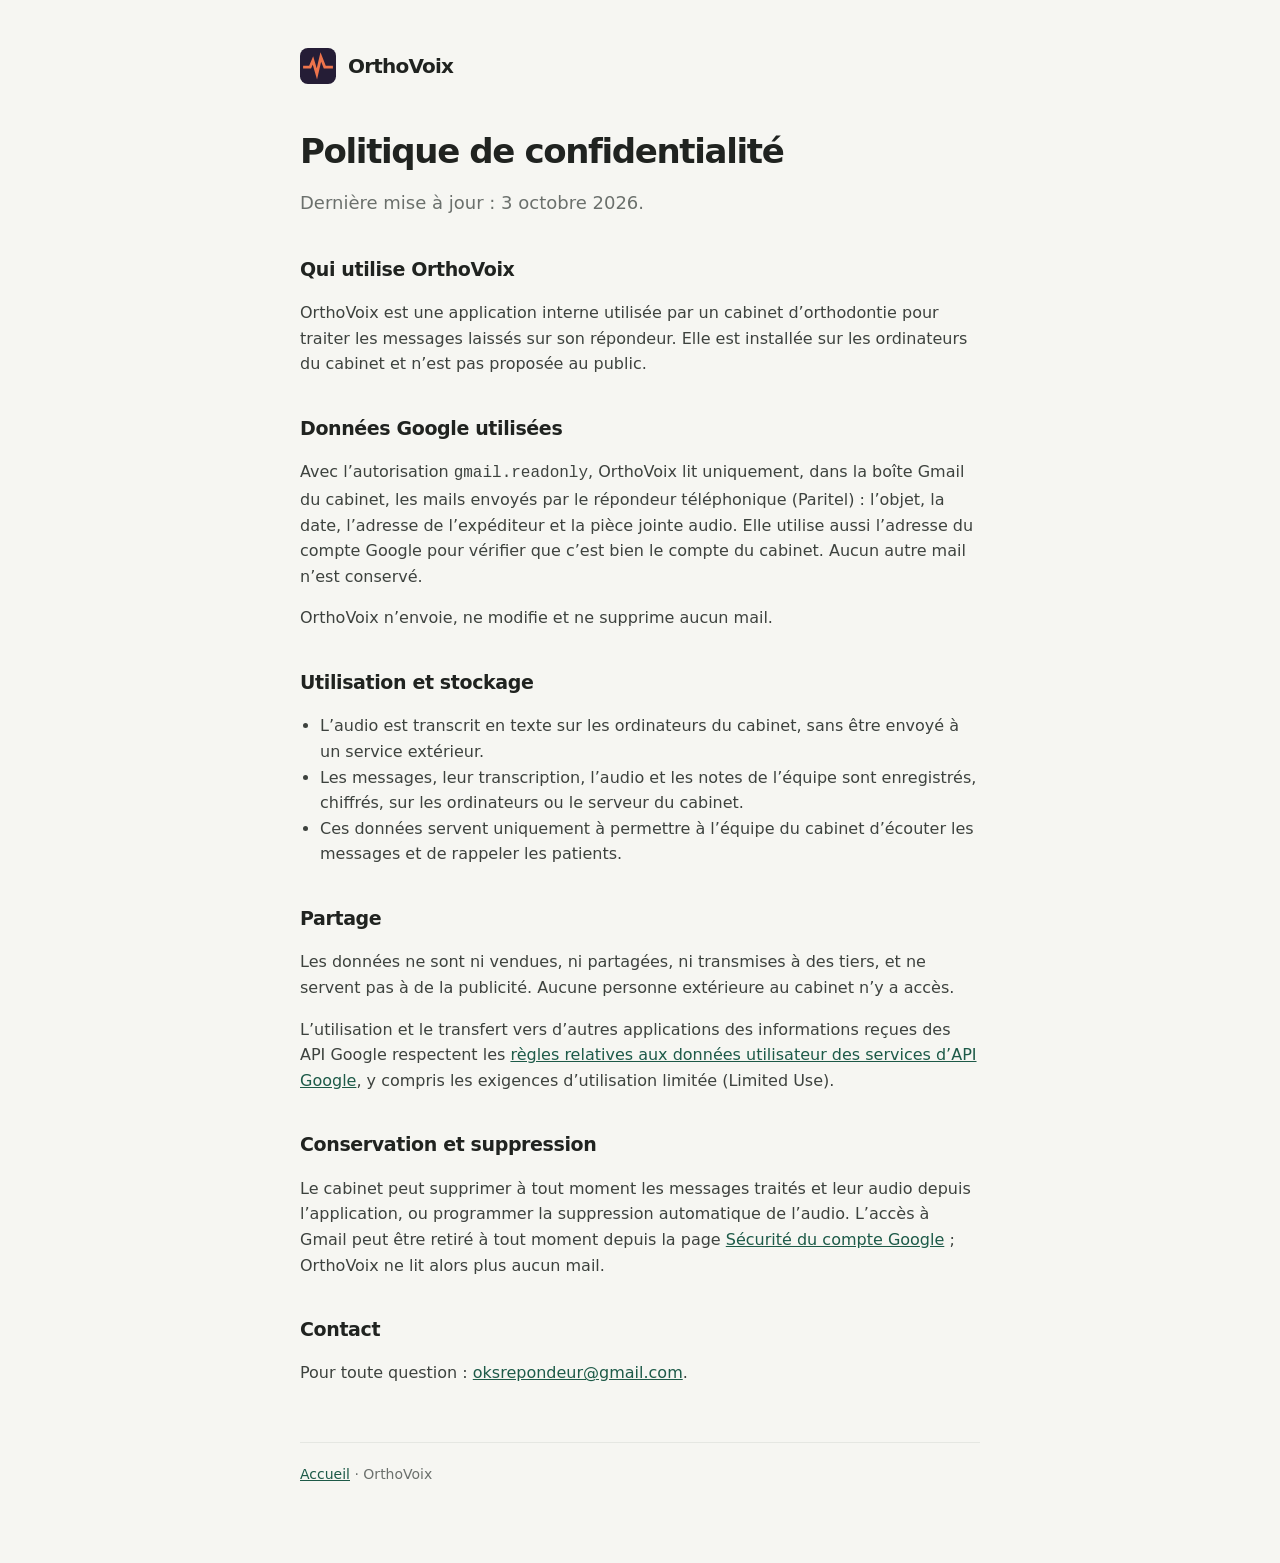
==== confidentialite.html @ ad503a66 "Pages publiques d’OrthoVoix : accueil et politique de confidentialité Co-Authored-By: Claude Opus 5." ====
<!doctype html>
<html lang="fr">
<head>
<meta charset="utf-8"><meta name="viewport" content="width=device-width,initial-scale=1">
<title>Confidentialité · OrthoVoix</title><meta name="description" content="Politique de confidentialité de l’application OrthoVoix.">
<link rel="icon" href="logo.svg"><link rel="stylesheet" href="style.css">
</head>
<body><main>
<a class="brand" href="./"><img src="logo.svg" alt="">OrthoVoix</a>
<h1>Politique de confidentialité</h1>
<p class="lead">Dernière mise à jour : 3 octobre 2026.</p>

<h2>Qui utilise OrthoVoix</h2>
<p>OrthoVoix est une application interne utilisée par un cabinet d’orthodontie pour traiter les messages laissés sur son répondeur. Elle est installée sur les ordinateurs du cabinet et n’est pas proposée au public.</p>

<h2>Données Google utilisées</h2>
<p>Avec l’autorisation <code>gmail.readonly</code>, OrthoVoix lit uniquement, dans la boîte Gmail du cabinet, les mails envoyés par le répondeur téléphonique (Paritel) : l’objet, la date, l’adresse de l’expéditeur et la pièce jointe audio. Elle utilise aussi l’adresse du compte Google pour vérifier que c’est bien le compte du cabinet. Aucun autre mail n’est conservé.</p>
<p>OrthoVoix n’envoie, ne modifie et ne supprime aucun mail.</p>

<h2>Utilisation et stockage</h2>
<ul>
<li>L’audio est transcrit en texte sur les ordinateurs du cabinet, sans être envoyé à un service extérieur.</li>
<li>Les messages, leur transcription, l’audio et les notes de l’équipe sont enregistrés, chiffrés, sur les ordinateurs ou le serveur du cabinet.</li>
<li>Ces données servent uniquement à permettre à l’équipe du cabinet d’écouter les messages et de rappeler les patients.</li>
</ul>

<h2>Partage</h2>
<p>Les données ne sont ni vendues, ni partagées, ni transmises à des tiers, et ne servent pas à de la publicité. Aucune personne extérieure au cabinet n’y a accès.</p>
<p>L’utilisation et le transfert vers d’autres applications des informations reçues des API Google respectent les <a href="https://developers.google.com/terms/api-services-user-data-policy">règles relatives aux données utilisateur des services d’API Google</a>, y compris les exigences d’utilisation limitée (Limited Use).</p>

<h2>Conservation et suppression</h2>
<p>Le cabinet peut supprimer à tout moment les messages traités et leur audio depuis l’application, ou programmer la suppression automatique de l’audio. L’accès à Gmail peut être retiré à tout moment depuis la page <a href="https://myaccount.google.com/permissions">Sécurité du compte Google</a> ; OrthoVoix ne lit alors plus aucun mail.</p>

<h2>Contact</h2>
<p>Pour toute question : <a href="mailto:oksrepondeur@gmail.com">oksrepondeur@gmail.com</a>.</p>
<footer><a href="./">Accueil</a> · OrthoVoix</footer>
</main></body>
</html>
---- style.css ----
:root{--ink:#202320;--muted:#6b706c;--line:#e5e7e2;--bg:#f6f6f2;--accent:#e86f42}
*{box-sizing:border-box}html,body{margin:0;background:var(--bg);color:var(--ink);font:16px/1.6 system-ui,-apple-system,'Segoe UI',sans-serif}
main{max-width:720px;margin:0 auto;padding:48px 20px 80px}
.brand{display:flex;align-items:center;gap:12px;font-weight:750;font-size:20px;letter-spacing:-.04em;color:var(--ink);text-decoration:none}
.brand img{width:36px;height:36px}
h1{font-size:34px;line-height:1.15;letter-spacing:-.04em;margin:48px 0 12px}
h2{font-size:19px;letter-spacing:-.02em;margin:36px 0 8px}
p,li{color:#3d423e}.lead{font-size:18px;color:var(--muted)}
ul{padding-left:20px}a{color:#1d5a48}
footer{margin-top:56px;padding-top:20px;border-top:1px solid var(--line);font-size:14px;color:var(--muted)}
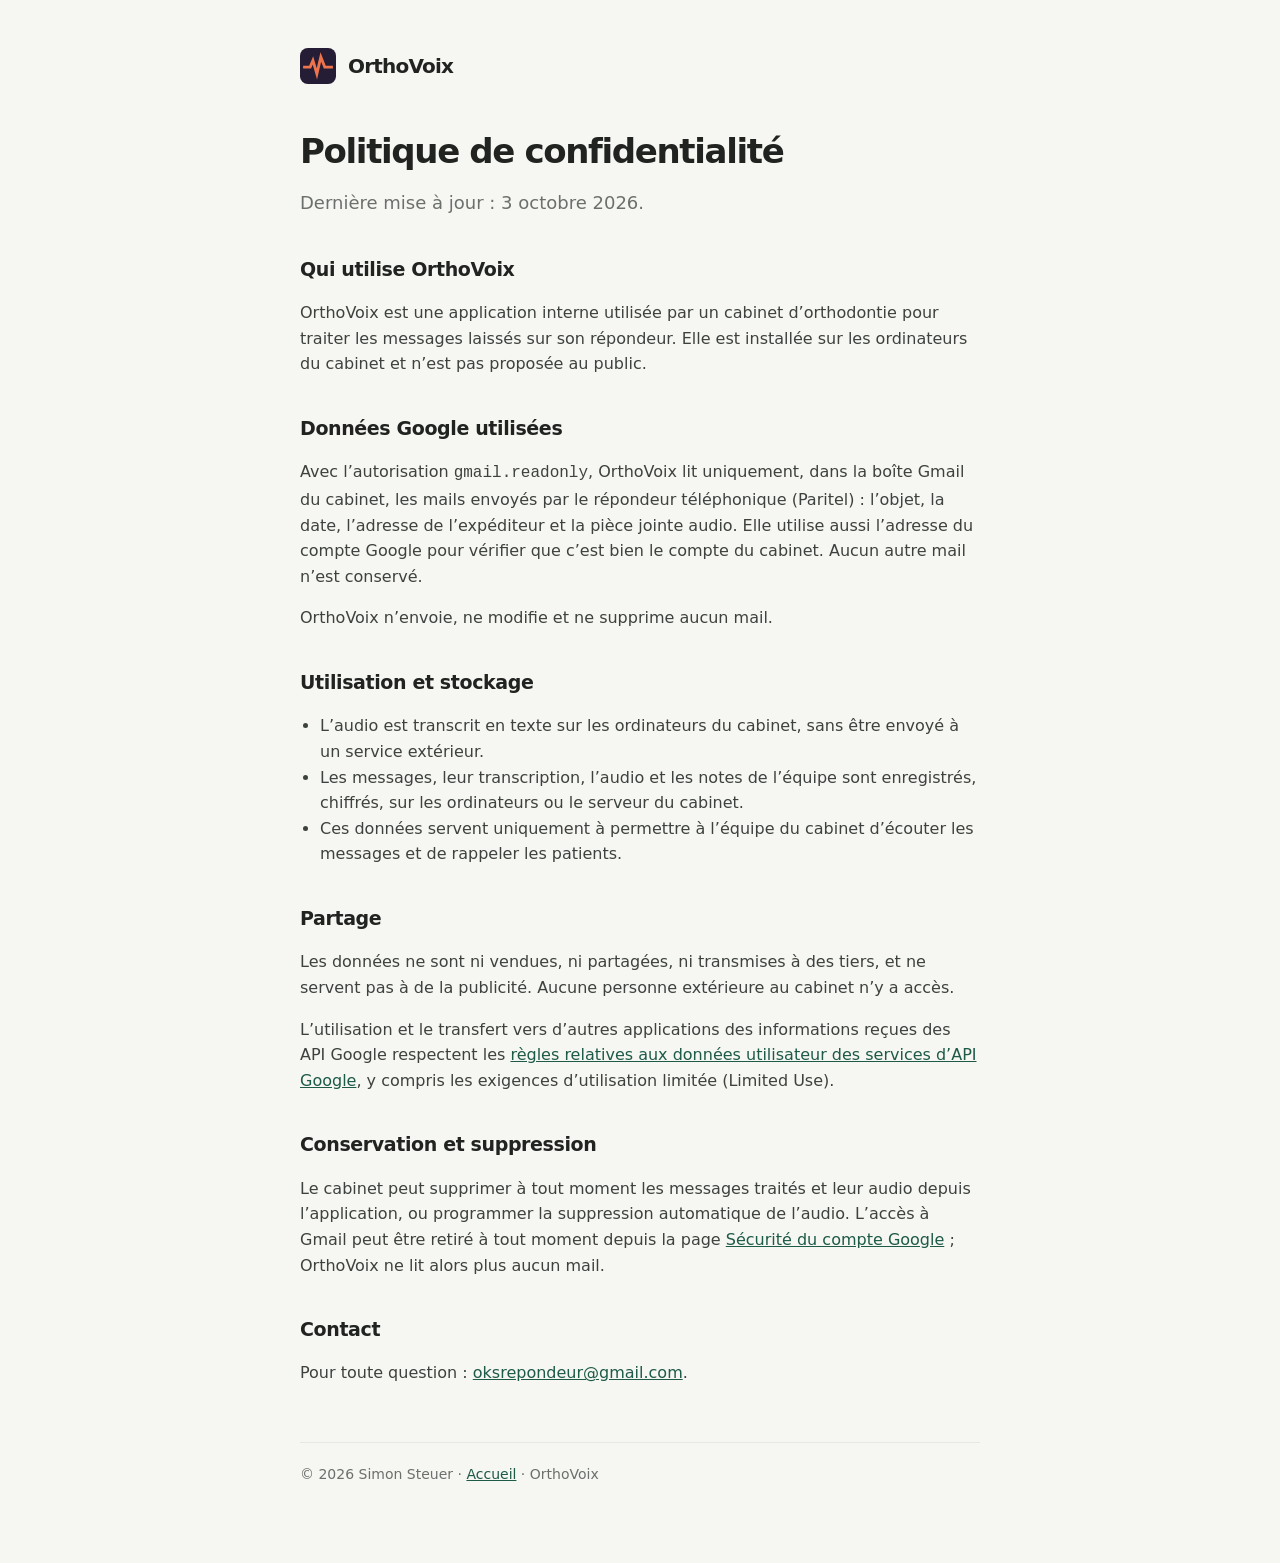
==== commit f6314208: "Ajout du copyright Simon Steuer Co-Authored-By: Claude Opus 5.5 <noreply@anthropic.com>" ====
--- a/confidentialite.html
+++ b/confidentialite.html
@@ -33,6 +33,6 @@
 
 <h2>Contact</h2>
 <p>Pour toute question : <a href="mailto:oksrepondeur@gmail.com">oksrepondeur@gmail.com</a>.</p>
-<footer><a href="./">Accueil</a> · OrthoVoix</footer>
+<footer>© 2026 Simon Steuer · <a href="./">Accueil</a> · OrthoVoix</footer>
 </main></body>
 </html>
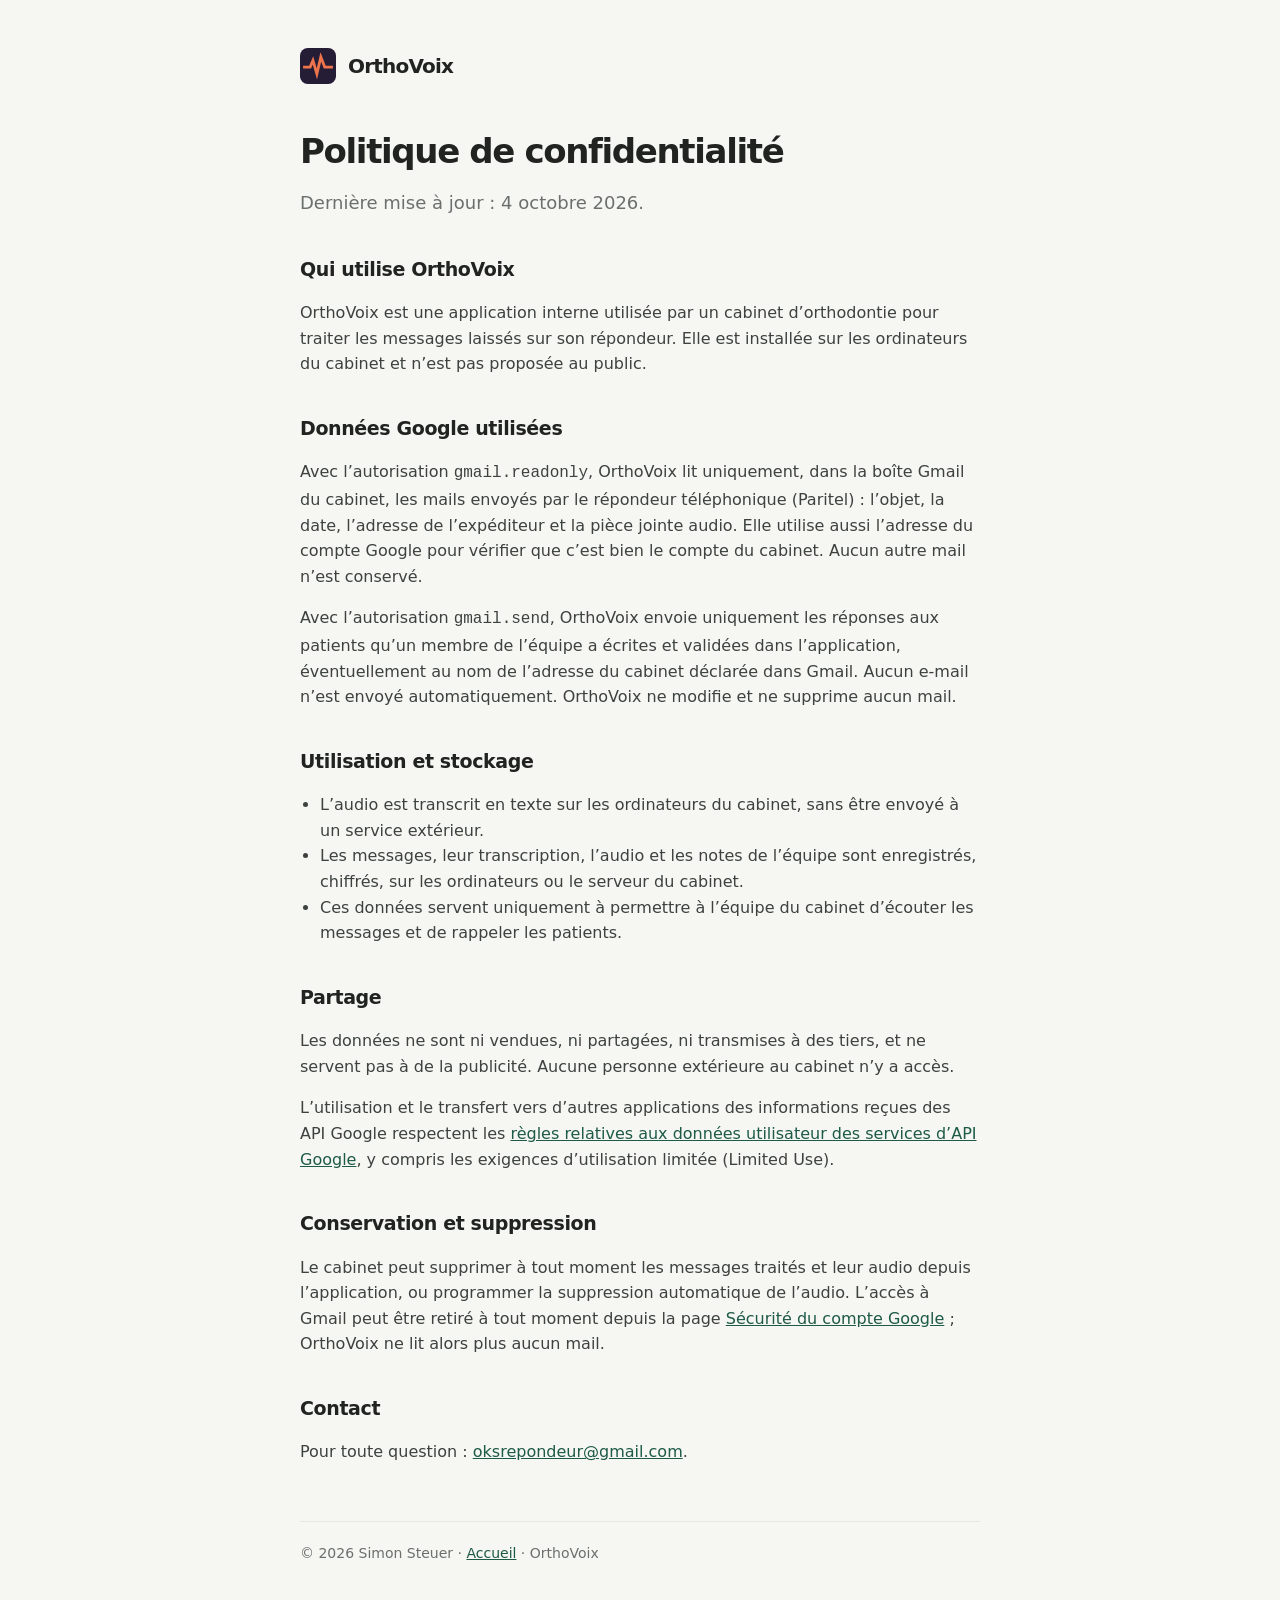
==== commit 950accee: "Confidentialité : envoi des réponses aux patients (gmail.send) Co-Authored-By: Claude Opus 5.5 <nore" ====
--- a/confidentialite.html
+++ b/confidentialite.html
@@ -8,14 +8,14 @@
 <body><main>
 <a class="brand" href="./"><img src="logo.svg" alt="">OrthoVoix</a>
 <h1>Politique de confidentialité</h1>
-<p class="lead">Dernière mise à jour : 3 octobre 2026.</p>
+<p class="lead">Dernière mise à jour : 4 octobre 2026.</p>
 
 <h2>Qui utilise OrthoVoix</h2>
 <p>OrthoVoix est une application interne utilisée par un cabinet d’orthodontie pour traiter les messages laissés sur son répondeur. Elle est installée sur les ordinateurs du cabinet et n’est pas proposée au public.</p>
 
 <h2>Données Google utilisées</h2>
 <p>Avec l’autorisation <code>gmail.readonly</code>, OrthoVoix lit uniquement, dans la boîte Gmail du cabinet, les mails envoyés par le répondeur téléphonique (Paritel) : l’objet, la date, l’adresse de l’expéditeur et la pièce jointe audio. Elle utilise aussi l’adresse du compte Google pour vérifier que c’est bien le compte du cabinet. Aucun autre mail n’est conservé.</p>
-<p>OrthoVoix n’envoie, ne modifie et ne supprime aucun mail.</p>
+<p>Avec l’autorisation <code>gmail.send</code>, OrthoVoix envoie uniquement les réponses aux patients qu’un membre de l’équipe a écrites et validées dans l’application, éventuellement au nom de l’adresse du cabinet déclarée dans Gmail. Aucun e-mail n’est envoyé automatiquement. OrthoVoix ne modifie et ne supprime aucun mail.</p>
 
 <h2>Utilisation et stockage</h2>
 <ul>
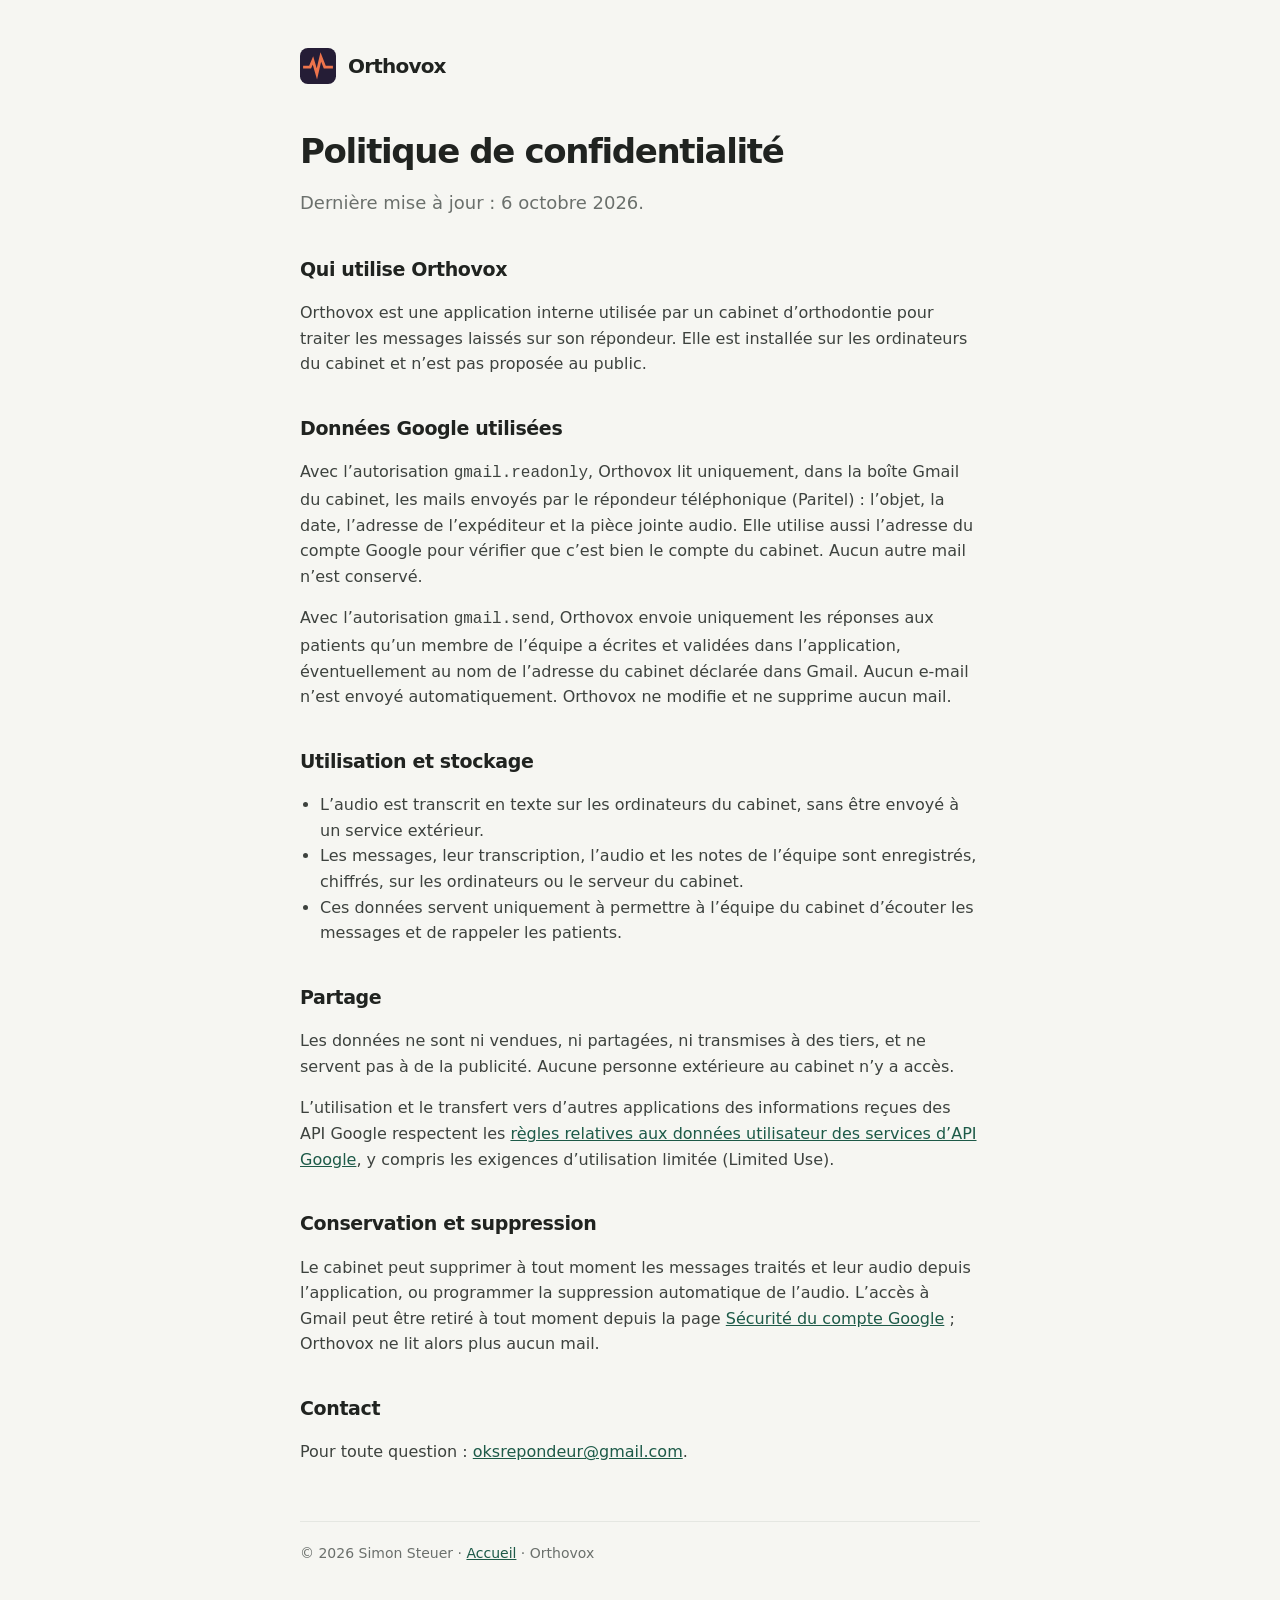
==== commit 84c3d37c: "Renommer Orthovox dans la politique de confidentialité" ====
--- a/confidentialite.html
+++ b/confidentialite.html
@@ -2,20 +2,29 @@
 <html lang="fr">
 <head>
 <meta charset="utf-8"><meta name="viewport" content="width=device-width,initial-scale=1">
-<title>Confidentialité · OrthoVoix</title><meta name="description" content="Politique de confidentialité de l’application OrthoVoix.">
+<title>Confidentialité · Orthovox</title><meta name="description" content="Politique de confidentialité de l’application Orthovox.">
 <link rel="icon" href="logo.svg"><link rel="stylesheet" href="style.css">
 </head>
 <body><main>
-<a class="brand" href="./"><img src="logo.svg" alt="">OrthoVoix</a>
+<a class="brand" href="./"><img src="logo.svg" alt="">Orthovox</a>
 <h1>Politique de confidentialité</h1>
-<p class="lead">Dernière mise à jour : 4 octobre 2026.</p>
+<p class="lead">Dernière mise à jour : 6 octobre 2026.</p>
 
-<h2>Qui utilise OrthoVoix</h2>
-<p>OrthoVoix est une application interne utilisée par un cabinet d’orthodontie pour traiter les messages laissés sur son répondeur. Elle est installée sur les ordinateurs du cabinet et n’est pas proposée au public.</p>
+
+
+
+<h2>Qui utilise Orthovox</h2>
+<p>Orthovox est une application interne utilisée par un cabinet d’orthodontie pour traiter les messages laissés sur son répondeur. Elle est installée sur les ordinateurs du cabinet et n’est pas proposée au public.</p>
+
+
+
 
 <h2>Données Google utilisées</h2>
-<p>Avec l’autorisation <code>gmail.readonly</code>, OrthoVoix lit uniquement, dans la boîte Gmail du cabinet, les mails envoyés par le répondeur téléphonique (Paritel) : l’objet, la date, l’adresse de l’expéditeur et la pièce jointe audio. Elle utilise aussi l’adresse du compte Google pour vérifier que c’est bien le compte du cabinet. Aucun autre mail n’est conservé.</p>
-<p>Avec l’autorisation <code>gmail.send</code>, OrthoVoix envoie uniquement les réponses aux patients qu’un membre de l’équipe a écrites et validées dans l’application, éventuellement au nom de l’adresse du cabinet déclarée dans Gmail. Aucun e-mail n’est envoyé automatiquement. OrthoVoix ne modifie et ne supprime aucun mail.</p>
+<p>Avec l’autorisation <code>gmail.readonly</code>, Orthovox lit uniquement, dans la boîte Gmail du cabinet, les mails envoyés par le répondeur téléphonique (Paritel) : l’objet, la date, l’adresse de l’expéditeur et la pièce jointe audio. Elle utilise aussi l’adresse du compte Google pour vérifier que c’est bien le compte du cabinet. Aucun autre mail n’est conservé.</p>
+<p>Avec l’autorisation <code>gmail.send</code>, Orthovox envoie uniquement les réponses aux patients qu’un membre de l’équipe a écrites et validées dans l’application, éventuellement au nom de l’adresse du cabinet déclarée dans Gmail. Aucun e-mail n’est envoyé automatiquement. Orthovox ne modifie et ne supprime aucun mail.</p>
+
+
+
 
 <h2>Utilisation et stockage</h2>
 <ul>
@@ -24,15 +33,24 @@
 <li>Ces données servent uniquement à permettre à l’équipe du cabinet d’écouter les messages et de rappeler les patients.</li>
 </ul>
 
+
+
+
 <h2>Partage</h2>
 <p>Les données ne sont ni vendues, ni partagées, ni transmises à des tiers, et ne servent pas à de la publicité. Aucune personne extérieure au cabinet n’y a accès.</p>
 <p>L’utilisation et le transfert vers d’autres applications des informations reçues des API Google respectent les <a href="https://developers.google.com/terms/api-services-user-data-policy">règles relatives aux données utilisateur des services d’API Google</a>, y compris les exigences d’utilisation limitée (Limited Use).</p>
 
+
+
+
 <h2>Conservation et suppression</h2>
-<p>Le cabinet peut supprimer à tout moment les messages traités et leur audio depuis l’application, ou programmer la suppression automatique de l’audio. L’accès à Gmail peut être retiré à tout moment depuis la page <a href="https://myaccount.google.com/permissions">Sécurité du compte Google</a> ; OrthoVoix ne lit alors plus aucun mail.</p>
+<p>Le cabinet peut supprimer à tout moment les messages traités et leur audio depuis l’application, ou programmer la suppression automatique de l’audio. L’accès à Gmail peut être retiré à tout moment depuis la page <a href="https://myaccount.google.com/permissions">Sécurité du compte Google</a> ; Orthovox ne lit alors plus aucun mail.</p>
+
+
+
 
 <h2>Contact</h2>
 <p>Pour toute question : <a href="mailto:oksrepondeur@gmail.com">oksrepondeur@gmail.com</a>.</p>
-<footer>© 2026 Simon Steuer · <a href="./">Accueil</a> · OrthoVoix</footer>
+<footer>© 2026 Simon Steuer · <a href="./">Accueil</a> · Orthovox</footer>
 </main></body>
 </html>
